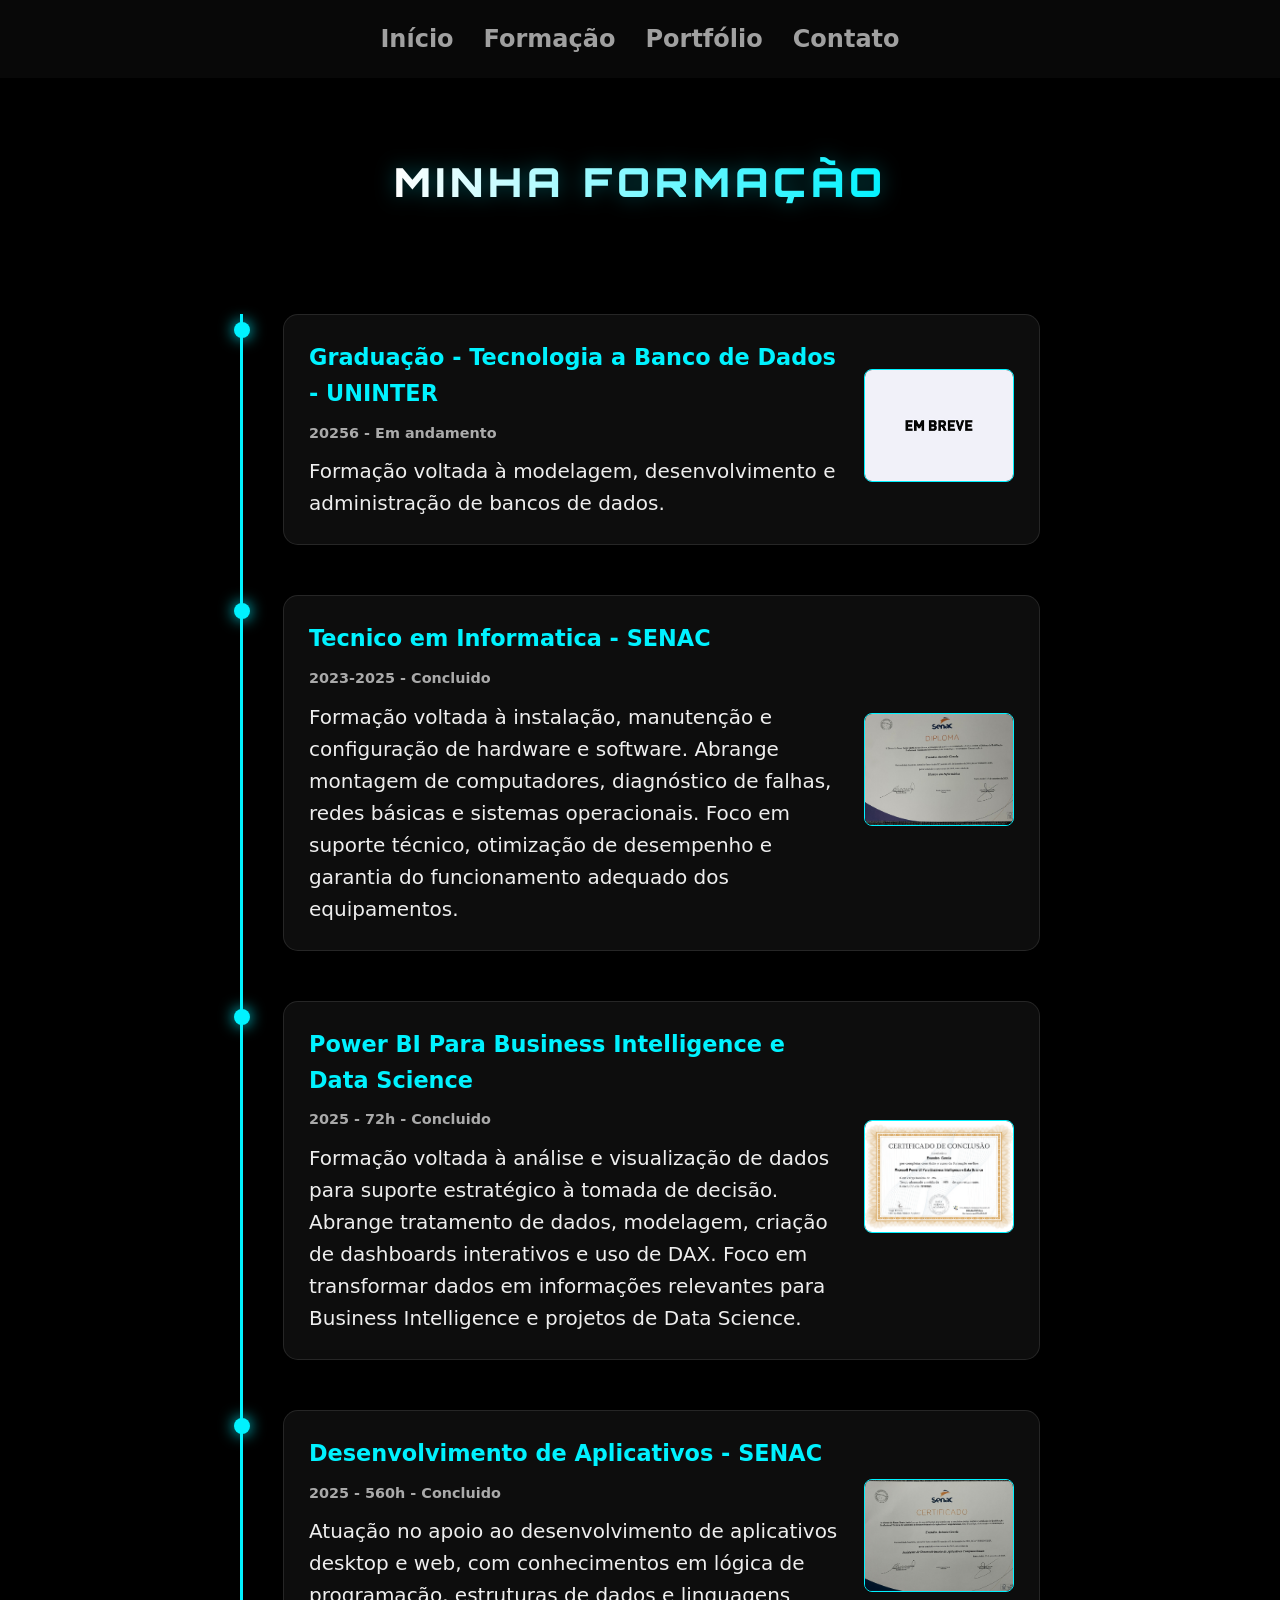
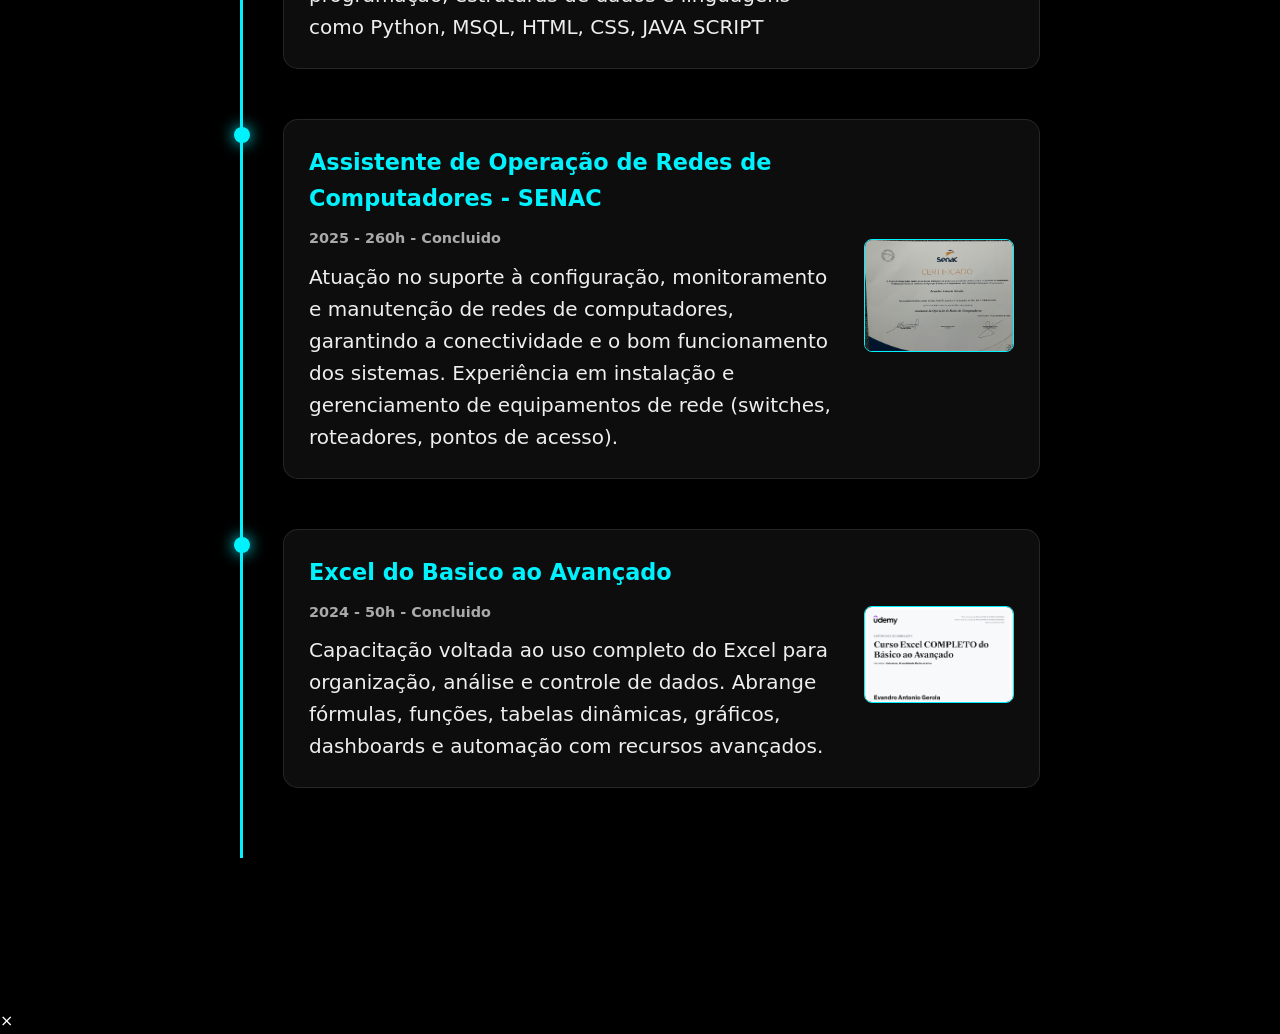
==== formacao.html @ 454f3d40 "Primeiro Upload (Projeto Uninter - Portifólio)" ====
<!DOCTYPE html>
<html lang="pt-br">
<head>
    <meta charset="UTF-8">
    <meta name="viewport" content="width=device-width, initial-scale=1.0">
    <title>Formação | Evandro Gerola</title>
    <link href="https://fonts.googleapis.com/css2?family=Orbitron:wght@400;700&family=Montserrat:wght@700;900&display=swap" rel="stylesheet">
    <link rel="stylesheet" href="style.css">
</head>
<body>
    
<header class="navbar">
    <nav>
  <ul class="nav-list">
    <li><a href="index.html">Início</a></li>
    <li><a href="formacao.html">Formação</a></li>
    <li><a href="portfolio.html">Portfólio</a></li>
    <li><a href="contato.html">Contato</a></li>
  </ul>
</nav>
</header>

<section class="timeline-section">
    <h1 class="page-title">Minha Formação</h1>

    <div class="timeline">

        <div class="timeline-item reveal">
    <div class="timeline-content cert-container-simples">
        <div class="cert-text">
            <h3>Graduação - Tecnologia a Banco de Dados - UNINTER</h3>
            <span>20256 - Em andamento </span>
            <p>Formação voltada à modelagem, desenvolvimento e administração de bancos de dados.</p>
        </div>
        
        <div class="cert-wrapper">
            <img src="images/breve.png" alt="Certificado breve" class="img-zoom">
        </div>
    </div>
</div>

         <div class="timeline-item reveal">
    <div class="timeline-content cert-container-simples">
        <div class="cert-text">
            <h3>Tecnico em Informatica - SENAC</h3>
            <span>2023-2025 - Concluido</span>
            <p>Formação voltada à instalação, manutenção e configuração de hardware e software.
            Abrange montagem de computadores, diagnóstico de falhas, redes básicas e sistemas operacionais.
            Foco em suporte técnico, otimização de desempenho e garantia do funcionamento adequado dos equipamentos.</p>
        </div>
        
        <div class="cert-wrapper">
            <img src="images/TI.jpeg" alt="Certificado TI" class="img-zoom">
        </div>
    </div>
</div>

        <div class="timeline-item reveal">
    <div class="timeline-content cert-container-simples">
        <div class="cert-text">
            <h3>Power BI Para Business Intelligence e Data Science</h3>
            <span>2025 - 72h - Concluido</span>
            <p>Formação voltada à análise e visualização de dados para suporte estratégico à tomada de decisão.
            Abrange tratamento de dados, modelagem, criação de dashboards interativos e uso de DAX.
            Foco em transformar dados em informações relevantes para Business Intelligence e projetos de Data Science.</p>
        </div>
        
        <div class="cert-wrapper">
            <img src="images/PowerBi.png" alt="Certificado" class="img-zoom">
        </div>
    </div>
</div>
            


       <div class="timeline-item reveal">
    <div class="timeline-content cert-container-simples">
        <div class="cert-text">
            <h3>Desenvolvimento de Aplicativos - SENAC</h3>
            <span>2025 - 560h - Concluido</span>
            <p>Atuação no apoio ao desenvolvimento de aplicativos desktop e web, com conhecimentos em lógica de programação, estruturas de dados e linguagens como Python, MSQL, HTML, CSS, JAVA SCRIPT</p>
        </div>
        
        <div class="cert-wrapper">
            <img src="images/DEV.jpeg" alt="Certificado DEV" class="img-zoom">
        </div>
    </div>
</div>


          <div class="timeline-item reveal">
    <div class="timeline-content cert-container-simples">
        <div class="cert-text">
            <h3>Assistente de Operação de Redes de Computadores - SENAC</h3>
            <span>2025 - 260h - Concluido</span>
            <p>Atuação no suporte à configuração, monitoramento e manutenção de redes de computadores, garantindo a conectividade e o bom funcionamento dos sistemas. Experiência em instalação e gerenciamento de equipamentos de rede (switches, roteadores, pontos de acesso).</p>
        </div>
        
        <div class="cert-wrapper">
            <img src="images/REDES.jpeg" alt="Certificado   Redes" class="img-zoom">
        </div>
    </div>
</div>
              
                 
        <div class="timeline-item reveal">
    <div class="timeline-content cert-container-simples">
        <div class="cert-text">
            <h3>Excel do Basico ao Avançado</h3>
            <span>2024 - 50h - Concluido </span>
            <p>Capacitação voltada ao uso completo do Excel para organização, análise e controle de dados.
            Abrange fórmulas, funções, tabelas dinâmicas, gráficos, dashboards e automação com recursos avançados.</p>
        </div>
        
        <div class="cert-wrapper">
            <img src="images/Excel.png" alt="Certificado Excel" class="img-zoom">
        </div>
    </div>
</div>    
</section>
<div id="certModal" class="cert-modal">
  <span class="cert-close">&times;</span>
  <img class="cert-modal-content" id="certImgLarge">
  <div id="certCaption"></div>
</div>

<script src="js/script.js"></script>
</body>
</html>
---- style.css ----
:root {
    --primary-color: #00f2ff;
    --secondary-color: #0066ff;
    --bg-dark: #000000;
    --bg-card: rgba(255, 255, 255, 0.03);
    --text-main: #ffffff;
    --text-dim: #a0a0a0;
    --transition: all 0.3s cubic-bezier(0.4, 0, 0.2, 1);
}

* {
    margin: 0;
    padding: 0;
    box-sizing: border-box;
}

body {
    font-family: 'Inter', 'Segoe UI', system-ui, sans-serif;
    background-color: var(--bg-dark);
    color: var(--text-main);
    line-height: 1.6;
    overflow-x: hidden;
}
.tech-stack {
    display: flex;
    gap: 20px;
    margin-bottom: 30px;
    align-items: center;
}

.tech-stack img {
    width: 35px; /* Tamanho */
    height: auto;
    filter: grayscale(100%); /* Ficar cinzas por padrão */
    transition: var(--transition);
    opacity: 0.7;
}

.tech-stack img:hover {
    filter: grayscale(0%); /* Ganham cor ao passar o mouse */
    opacity: 1;
    transform: translateY(-5px); /* Leve pulo */
    
}
.tech-stack {
    display: flex;
    gap: 25px;
    margin: 30px auto 0 auto; /* Centraliza o bloco e dá margem no topo */
    justify-content: center;   /* Centraliza os ícones horizontalmente */
    align-items: center;
    flex-wrap: wrap;
    max-width: 80%;           /* Limita a largura para não ficar colado nas bordas */
}

.tech-stack img {
    width: 100px;
    height: 55px;
    object-fit: contain;
    transition: transform 0.3s ease, filter 0.3s ease;
}

.tech-stack img:hover {
    transform: scale(1.15);
    filter: drop-shadow(0 0 8px var(--primary-color));
}
.hero-text h1 a.linkedin-link {
    text-decoration: none;
    color: inherit; /* Mantém a cor branca original do H1 */
    transition: var(--transition);
    position: relative;
}

.hero-text h1 a.linkedin-link:hover {
    color: var(--primary-color); /* Muda para azul neon ao passar o mouse */
    text-shadow: 0 0 10px var(--primary-color);
}
.page-title {
    font-family: 'Orbitron', sans-serif; 
    font-size: 3.5rem;                  
    font-weight: 900;                  
    margin-bottom: 60px;
    text-align: center;
    text-transform: uppercase;          
    letter-spacing: 5px;                
    background: linear-gradient(to right, #fff, var(--primary-color), var(--secondary-color));
    -webkit-background-clip: text;
    -webkit-text-fill-color: transparent;
    filter: drop-shadow(0 0 10px rgba(0, 242, 255, 0.3)); /* Um brilho sutil no título */
}

/* Ajuste para telas menores (celular) não cortar o título */
@media (max-width: 768px) {
    .page-title {
        font-size: 2.2rem;
        letter-spacing: 2px;
    }
}
.navbar {
    position: fixed; /* Fixa o elemento na tela */
    top: 0;
    left: 0;         /* Garante que comece do canto esquerdo */
    width: 100%;     /* Ocupa a largura toda */
    padding: 20px 8%;
    display: flex;
    justify-content: space-between;
    align-items: center;
    z-index: 1001;   /* Valor alto para ficar acima de tudo */
    transition: var(--transition);
    background: rgba(10, 10, 11, 0.8); /* Fundo inicial semi-transparente */
    backdrop-filter: blur(10px);       /* Efeito de vidro embaçado */
}

.navbar.scrolled {
    padding: 12px 8%;
    background: rgba(10, 10, 11, 0.85);
    backdrop-filter: blur(12px);
    border-bottom: 1px solid rgba(255, 255, 255, 0.1);
}

.logo {
    font-size: 1.5rem;
    font-weight: 800;
    color: var(--primary-color);
    letter-spacing: 1px;
}

.navbar ul {
    display: flex;
    list-style: none;
    gap: 30px;
}

.navbar a {
    text-decoration: none;
    color: var(--text-dim);
    font-size: 1.50rem; 
    font-weight: 700;    
    transition: var(--transition);
}

.navbar a:hover, 
.navbar a.active {
    color: var(--primary-color) !important; /* Força a cor azul neon */
    text-shadow: 0 0 8px rgba(0, 242, 255, 0.5); /* Opcional: um brilho suave */
}

/* Garante que o nav ocupe o espaço correto */
/* Garante que o nav ocupe o espaço correto */
.navbar nav {
    display: flex;
    justify-content: flex-start; /* Alinha à esquerda */
    align-items: center;
    max-width: 1200px;
    margin: 0 auto;
    padding: 0 20px;
}

.nav-list {
    display: flex;
    list-style: none;
    gap: 30px; /* Espaço entre os links */
}

@media (max-width: 768px) {
    body { overflow-x: hidden; }

    .mobile-menu {
        display: block; /* Garante que o hambúrguer apareça */
        z-index: 1002;
    }

    .nav-list {
        position: fixed;
        top: 0;
        right: 0;
        width: 100vw; /* Ocupa a tela toda para facilitar o clique */
        height: 100vh;
        background: rgba(10, 10, 11, 0.98); /* Fundo sólido para não confundir */
        backdrop-filter: blur(10px);
        display: flex;
        flex-direction: column;
        align-items: center;
        justify-content: center;
        gap: 2rem;
        transform: translateX(100%); /* Escondido à direita */
        transition: transform 0.3s ease-in-out;
        z-index: 1001;
        margin: 0;
        padding: 0;
        list-style: none;
    }

    /* Essa classe é ativada pelo seu JS */
    .nav-list.active {
        transform: translateX(0);
    }

    .navbar ul li a {
        font-size: 2rem; /* Links maiores no mobile para o dedo acertar fácil */
    }

    /* Animação do X no botão hambúrguer */
    .mobile-menu.toggle .line1 { transform: rotate(-45deg) translate(-8px, 8px); }
    .mobile-menu.toggle .line2 { opacity: 0; }
    .mobile-menu.toggle .line3 { transform: rotate(45deg) translate(-5px, -7px); }
}

    /* SEÇÕES GERAIS */
section {
    padding: 100px 10%;
    min-height: 100vh;
}

.page-title {
    font-size: 2.5rem;
    margin-bottom: 50px;
    text-align: center;
    background: linear-gradient(to right, #fff, var(--primary-color));
    -webkit-background-clip: text;
    -webkit-text-fill-color: transparent;
}


  /* HERO (HOME)*/   
.hero {
    display: flex;
    align-items: center;
    justify-content: space-between;
    gap: 40px;
}

.hero-text h1 {
    font-size: 3.5rem;
    line-height: 1.1;
    margin-bottom: 20px;
}

.hero-text p {
    color: var(--text-dim);
    font-size: 1.1rem;
    margin-bottom: 30px;
}

.hero-img {
    position: relative;
}

.hero-img img {
    width: 300px; 
    height: 300px;
    object-fit: cover;
    /* Forma circular fixa */
    border-radius: 50%;
    border: 3px solid var(--primary-color);
    /* Brilho neon sutil ao redor */
    box-shadow: 0 0 25px rgba(0, 242, 255, 0.3);
    /* Animação suave de flutuação */
    animation: floatSmooth 6s ease-in-out infinite; 
}

@keyframes morphing {
    0%, 100% { border-radius: 30% 70% 70% 30% / 30% 30% 70% 70%; }
    50% { border-radius: 50% 50% 20% 80% / 25% 80% 20% 75%; }
}

  /* SKILLS & PROGRESS */
.skills { min-height: auto; }

.skill { margin-bottom: 30px; }

.skill span {
    display: block;
    margin-bottom: 10px;
    font-weight: 600;
}

.bar {
    height: 6px;
    background: #1e1e1e;
    border-radius: 10px;
}

.progress {
    height: 100%;
    background: linear-gradient(90deg, var(--secondary-color), var(--primary-color));
    border-radius: 10px;
    width: 0; /* Animado pelo JS */
    transition: width 1.5s cubic-bezier(0.17, 0.67, 0.83, 0.67);
}

    /*PORTFOLIO (GRID) */
.portfolio-grid {
    display: grid;
    grid-template-columns: repeat(auto-fill, minmax(300px, 1fr));
    gap: 30px;
}

.project-card {
    background: var(--bg-card);
    border: 1px solid rgba(255,255,255,0.05);
    border-radius: 16px;
    padding: 20px;
    transition: var(--transition);
}

.project-card:hover {
    transform: translateY(-10px);
    background: rgba(255, 255, 255, 0.06);
    border-color: var(--primary-color);
}

.project-card img {
    width: 100%;
    border-radius: 12px;
    margin-bottom: 15px;
}


  /* TIMELINE (FORMAÇÃO)*/
 
.timeline-section {
    padding: 150px 10% 100px; /* Aumentado o topo para 150px */
    display: flex;
    flex-direction: column;
    align-items: center;
    min-height: 100vh;
}
p{
  font-size: 20px;  
}

.timeline {
    position: relative;
    max-width: 800px;
    width: 100%;
    margin: 50px auto;
    /* Linha azul lateral única */
    border-left: 3px solid #00f2ff;
    padding: 0 0 20px 40px;
}

/* Forçar a remoção de qualquer configuração de linha central antiga */
.timeline::before { display: none !important; }

.timeline-item {
    width: 100% !important; /* Ocupa a largura total da área disponível */
    left: 0 !important;      /* Garante que não fique deslocado para a direita */
    margin-bottom: 50px;
    position: relative;
    text-align: left !important;
}

/* Bolinha na linha do tempo */
.timeline-item::after {
    content: '';
    position: absolute;
    left: -49.5px; 
    top: 8px;
    width: 16px;
    height: 16px;
    background: #00f2ff;
    border-radius: 50%;
    box-shadow: 0 0 15px #00f2ff;
    z-index: 2;
}

.timeline-content {
    background: rgba(255, 255, 255, 0.05);
    padding: 25px;
    border-radius: 15px;
    border: 1px solid rgba(255, 255, 255, 0.1);
    backdrop-filter: blur(10px);
    opacity: 1 !important;     /* Garante visibilidade imediata */
    transform: none !important; /* Remove qualquer deslocamento estranho */
}

.timeline-content h3 { color: #00f2ff; margin-bottom: 8px; font-size: 1.4rem; }
.timeline-content span { color: #aaa; font-weight: bold; font-size: 0.9rem; }
.timeline-content p { margin-top: 10px; color: #eee; }

/* RESET DE EMERGÊNCIA PARA O REVEAL */
.reveal {
    opacity: 1 !important;
    transform: none !important;
}

  /* FORMULÁRIO DE CONTATO */
.contact-form {
    max-width: 500px;
    margin: 0 auto;
    background: var(--bg-card);
    padding: 40px;
    border-radius: 20px;
}

.input-group input, .input-group textarea {
    background: rgba(247, 244, 244, 0.986);
    border:0px solid rgba(248, 245, 245, 0.1);
    border-radius: 20px;
    padding: 15px;
    margin-top: 20px;
    transition: var(--transition);
}

.input-group label {
    color: var(--text-dim);
    font-size: 0.9rem;
}

.btn {
    width: 100%;
    padding: 20px;
    border-radius: 25px;
    font-weight: 700;
    text-transform: uppercase;
    letter-spacing: 1px;
    transition: var(--transition);
}

.btn:hover {
    filter: brightness(1.1);
    transform: scale(1.02);
}


   /* UTILITÁRIOS E RESPONSIVIDADE */

.reveal {
    opacity: 0;
    transform: translateY(30px);
    transition: 0.8s all ease-out;
}
.social.links {
    text-align: center;

}

.reveal.active {
    opacity: 1;
    transform: translateY(0);
}

@media (max-width: 768px) {
    .hero { flex-direction: column-reverse; text-align: center; }
    .hero-text h1 { font-size: 2.5rem; }
    .navbar ul { display: none; } 
    .timeline { margin-left: 20px; }
}
/* Indicação que o item é clicável */
.timeline-item.clickable {
    cursor: pointer;
    transition: var(--transition);
}

.timeline-item.clickable:hover .timeline-content {
    border-color: var(--primary-color);
    box-shadow: 0 0 15px rgba(0, 242, 255, 0.2);
    transform: scale(1.02);
}
/* Container que coloca texto e imagem lado a lado */
.cert-container {
    display: flex;
    align-items: center;
    gap: 20px;
    justify-content: space-between;
}

.cert-text {
    flex: 1; /* Faz o texto ocupar o espaço disponível */
}

/* 1. Container flexível para alinhar lado a lado */
.cert-container-simples {
    display: flex;
    justify-content: space-between;
    align-items: center;
    gap: 20px;
    overflow: visible !important; /*permite que a imagem saia do bloco */
}
/* 2. Estilo da miniatura */
.img-zoom {
    width: 150px;
    height: auto;
    border-radius: 8px;
    border: 1px solid var(--primary-color);
    transition: transform 0.3s ease-in-out;
    cursor: pointer;
    position: relative;
    z-index: 5;
}
/* . O efeito de expansão ao passar o mouse */
.img-zoom:hover {
    transform: scale(2.5); /* Aumenta 2.5x */
    z-index: 1000; /* fica à frente de qualquer texto ou linha */
    box-shadow: 0 10px 30px rgba(0,0,0,0.8);
}
/* 4. Ajuste para o telemóvel não bugar */
@media (max-width: 999px) {
    /* Esconde as 3 listras de vez */
    .mobile-menu {
        display: none !important;
    }
    /* Faz a barra de navegação permitir que os itens fiquem lado a lado */
    .navbar nav {
        justify-content: center;
        padding: 10px 0;
    }
    /* Organiza os links em uma linha horizontal que cabe no celular */
    .nav-list {
        display: flex !important;
        flex-direction: row !important; /* Lado a lado */
        position: static !important; /* Volta para o topo da página */
        width: auto !important;
        height: auto !important;
        background: transparent !important;
        transform: none !important; /* Sempre visível */
        gap: 15px !important;
        opacity: 1 !important;
    }
    .nav-list li {
        margin: 0 !important;
        opacity: 1 !important;
    }
    /* Diminui um pouco a letra para caber tudo em uma linha */
    .nav-list a {
        font-size: 0.9rem !important;
        text-transform: uppercase;
        letter-spacing: 1px;
    }
}
@media (max-width: 768px) {
    /* Faz o container de certificado empilhar os itens verticalmente */
    .cert-container-simples {
        flex-direction: column; 
        text-align: center;
        gap: 15px;
    }

    /* Ajusta o texto para ser mais compacto */
    .cert-text h3 {
        font-size: 1.1rem; /* Diminui levemente o título */
        margin-bottom: 5px;
    }

    .cert-text p {
        font-size: 0.9rem; /* Texto menor para não ocupar muito espaço vertical */
        line-height: 1.4;
    }

    /* Posiciona a imagem embaixo do texto e ajusta o zoom */
    .cert-wrapper {
        order: 2; /* Garante que a imagem fique por último */
        width: 100%;
        display: flex;
        justify-content: center;
    }

    .img-zoom {
        width: 180px; /* Aumenta um pouco a miniatura no mobile para facilitar o toque */
        transform: none !important; /* Desabilita o efeito de zoom 2.5x que pode bugar no celular */
    }
    
    .img-zoom:active {
        transform: scale(1.1); /* Um zoom bem leve apenas quando pressionado */
    }

    /* Reduz o recuo da timeline no mobile para ganhar espaço */
    .timeline {
        padding: 0 0 20px 25px;
        margin-left: 10px;
    }

    .timeline-item::after {
        left: -34.5px; /* Ajusta a bolinha para a nova posição da linha */
    }
}
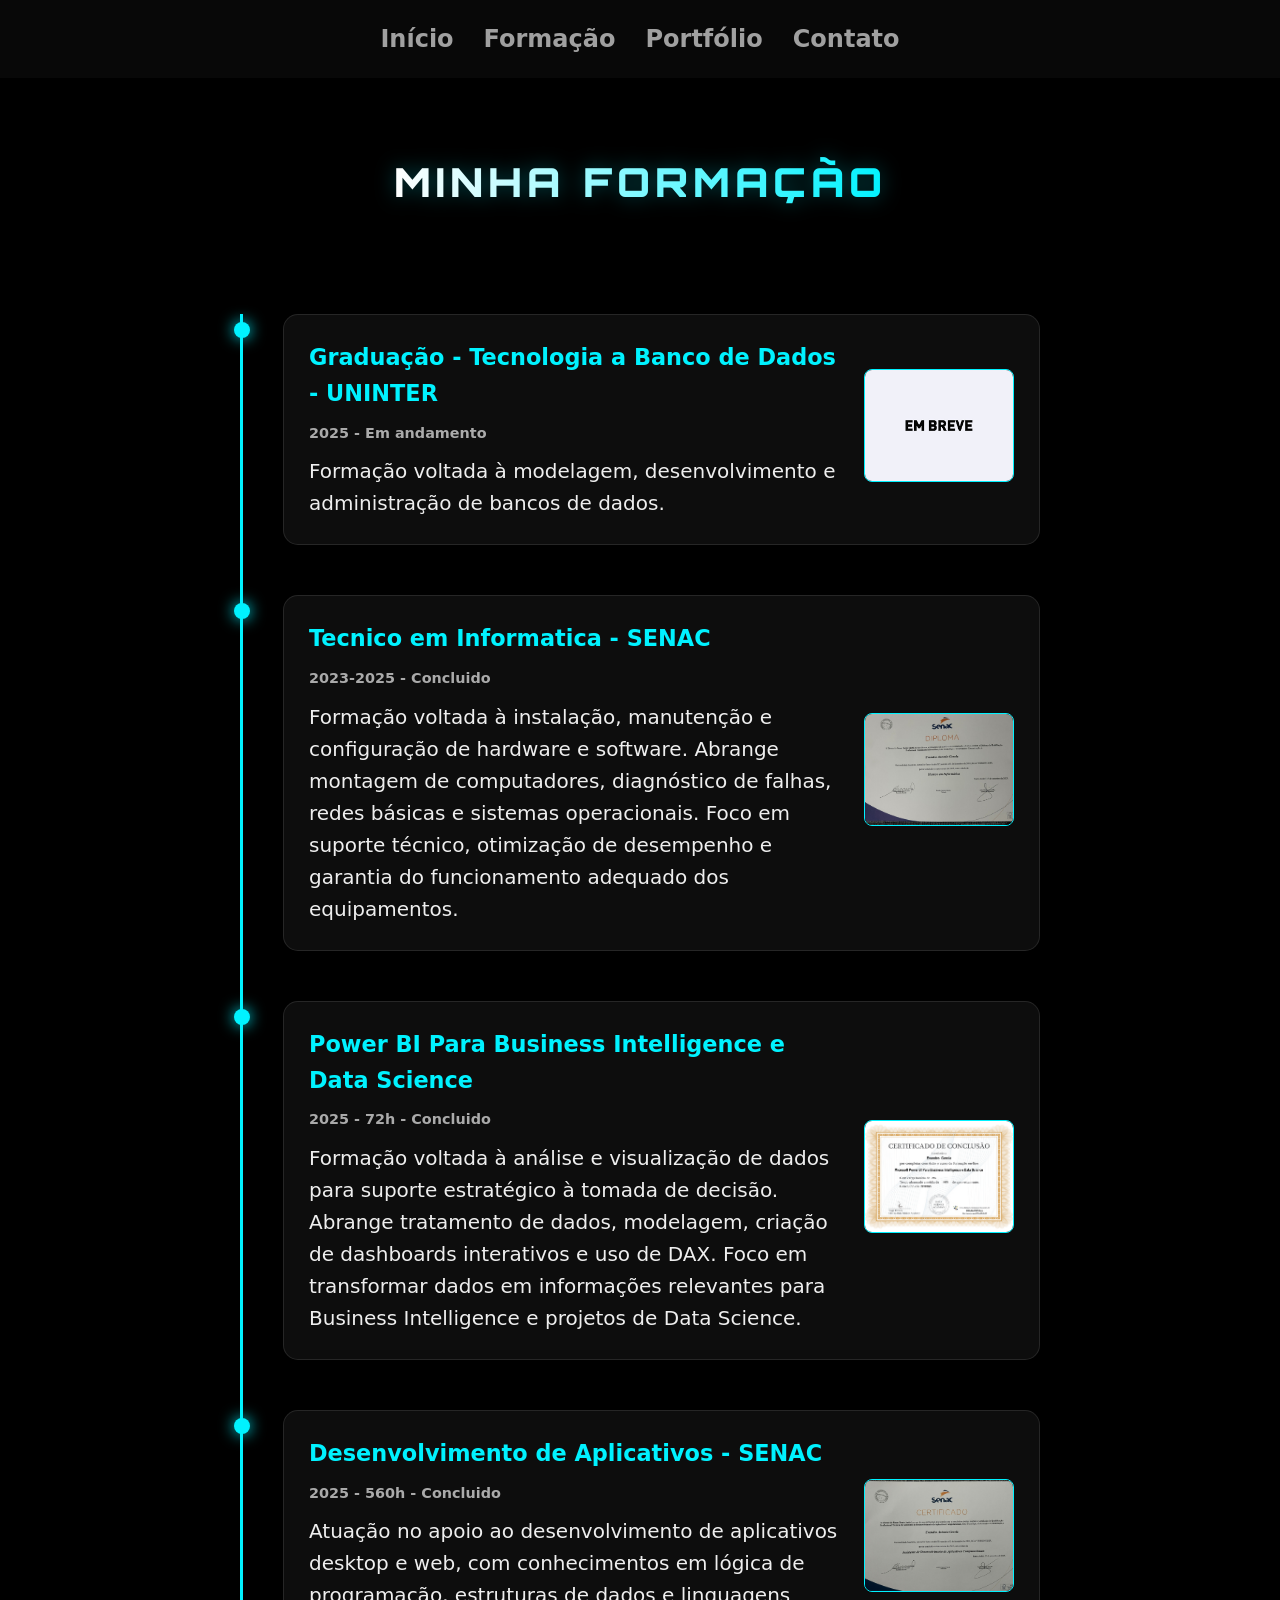
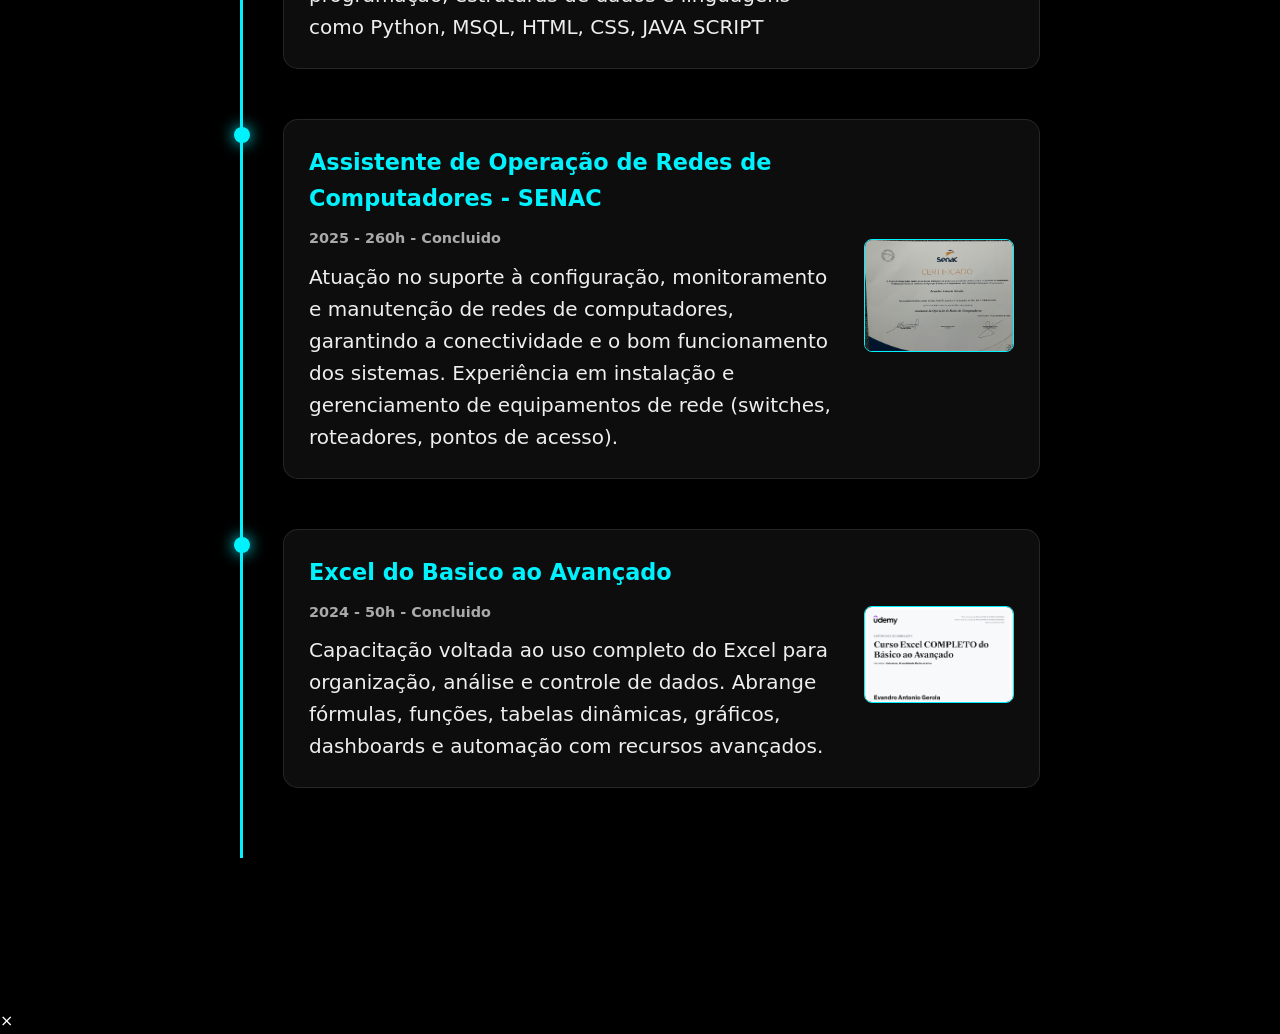
==== commit a22f15b7: "Update formacao.html" ====
--- a/formacao.html
+++ b/formacao.html
@@ -29,7 +29,7 @@
     <div class="timeline-content cert-container-simples">
         <div class="cert-text">
             <h3>Graduação - Tecnologia a Banco de Dados - UNINTER</h3>
-            <span>20256 - Em andamento </span>
+            <span>2025 - Em andamento </span>
             <p>Formação voltada à modelagem, desenvolvimento e administração de bancos de dados.</p>
         </div>
         
@@ -126,4 +126,5 @@
 
 <script src="js/script.js"></script>
 </body>
-</html>+
+</html>
